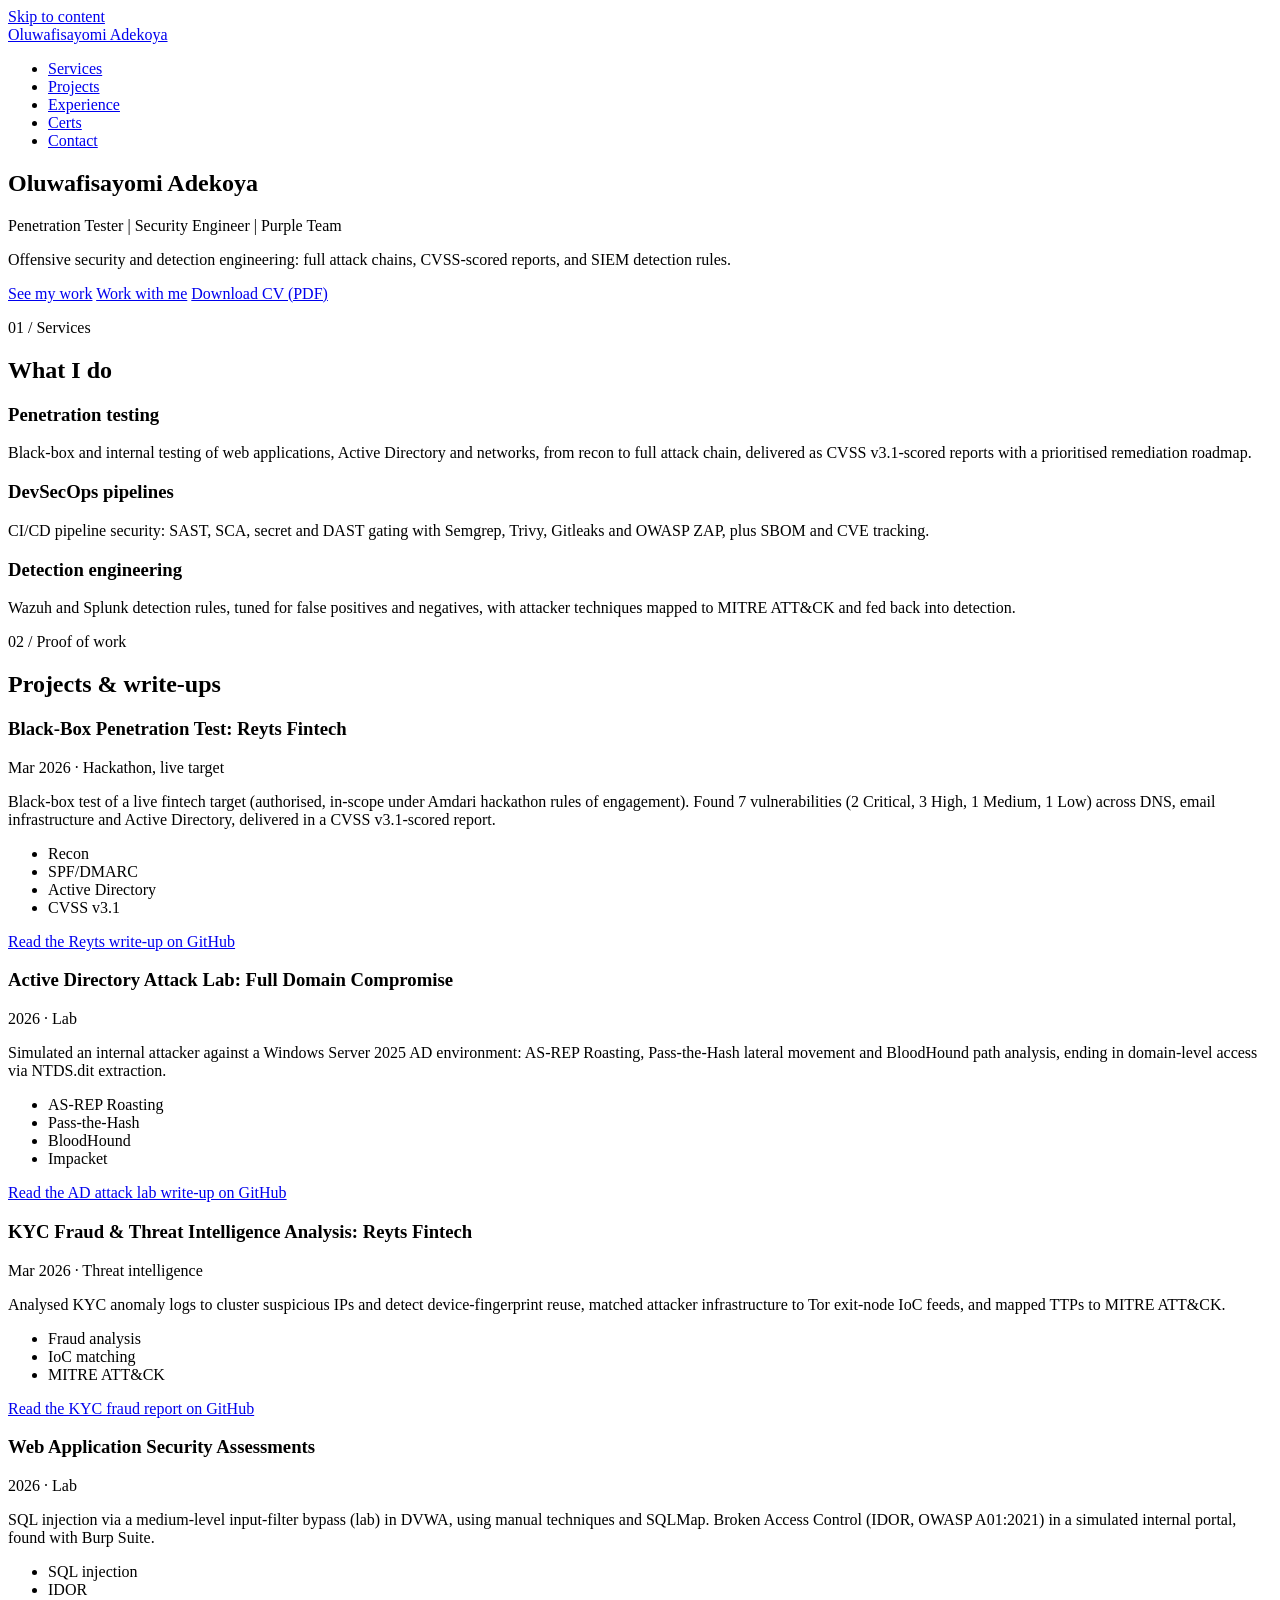
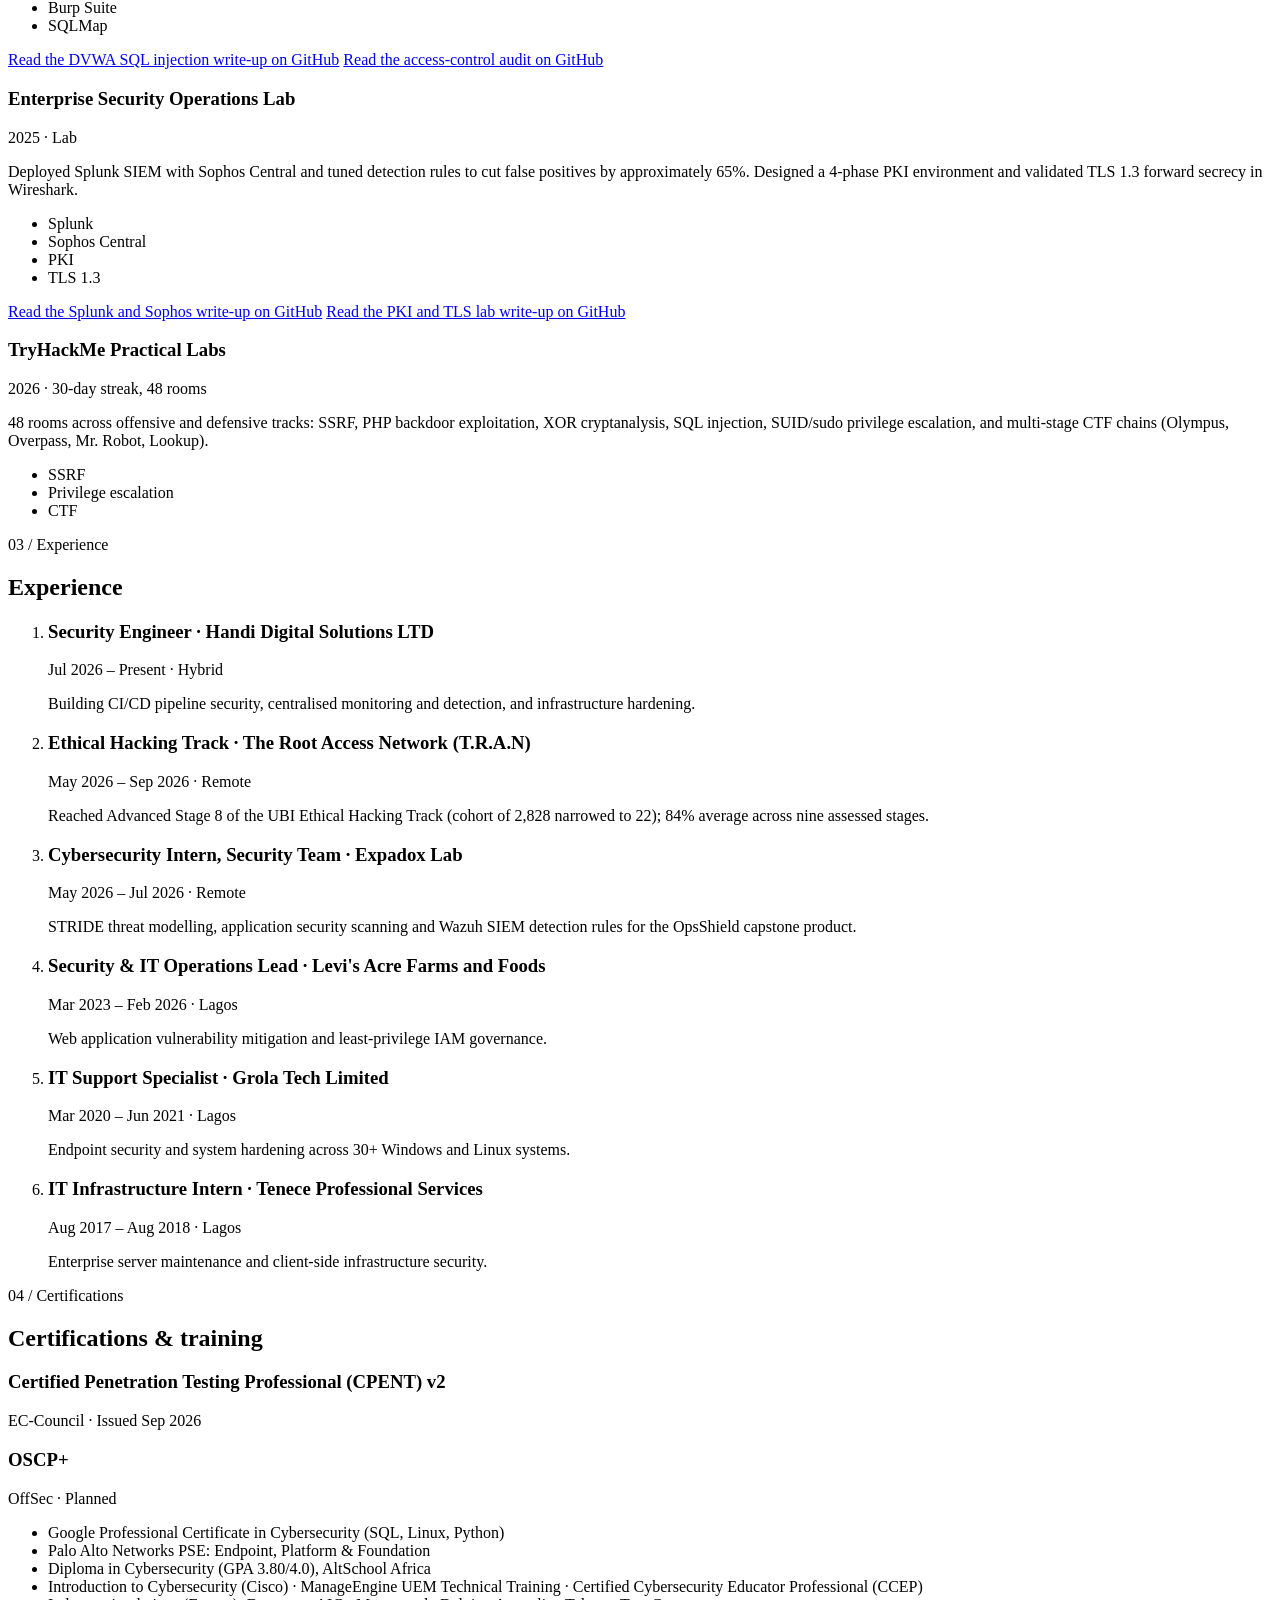
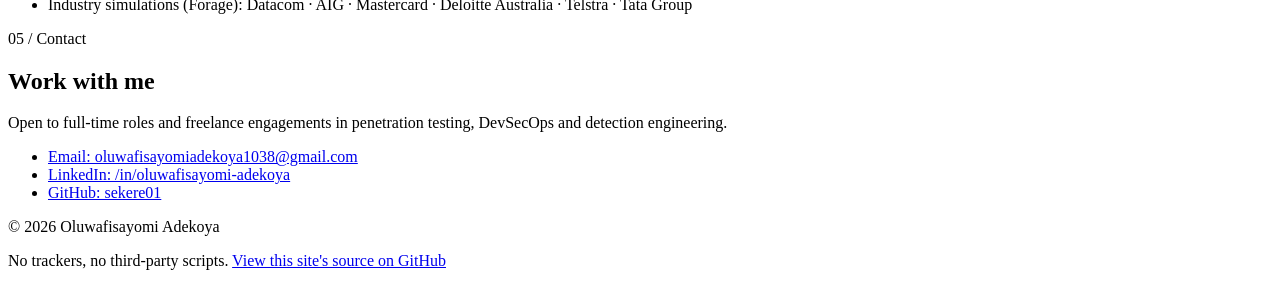
==== site/index.html @ 1c66db46 "feat: add portfolio page content" ====
<!doctype html>
<html lang="en">
<head>
  <meta charset="utf-8">
  <meta http-equiv="Content-Security-Policy" content="default-src 'none'; style-src 'self'; img-src 'self'; font-src 'self'; base-uri 'none'; form-action 'none'">
  <meta name="viewport" content="width=device-width, initial-scale=1">
  <title>Oluwafisayomi Adekoya — Penetration Tester &amp; Security Engineer</title>
  <meta name="description" content="Penetration tester, security engineer and purple teamer. Full attack chains, CVSS-scored reports and SIEM detection rules. Open to full-time roles and freelance engagements.">
  <link rel="canonical" href="https://sekere01.github.io/">
  <link rel="icon" href="assets/favicon.svg" type="image/svg+xml">
  <link rel="stylesheet" href="styles.css">
  <meta property="og:type" content="website">
  <meta property="og:title" content="Oluwafisayomi Adekoya — Penetration Tester &amp; Security Engineer">
  <meta property="og:description" content="Offensive security and detection engineering: full attack chains, CVSS-scored reports, and SIEM detection rules.">
  <meta property="og:url" content="https://sekere01.github.io/">
  <meta property="og:image" content="https://sekere01.github.io/assets/og.png">
  <meta property="og:image:width" content="1200">
  <meta property="og:image:height" content="630">
  <meta property="og:image:alt" content="Oluwafisayomi Adekoya — Penetration Tester, Security Engineer, Purple Team">
  <meta name="twitter:card" content="summary_large_image">
</head>
<body>
  <a class="skip-link" href="#main">Skip to content</a>

  <header class="site-header">
    <div class="container header-inner">
      <a class="brand" href="#top">Oluwafisayomi Adekoya</a>
      <nav aria-label="Sections">
        <ul class="nav-list">
          <li><a href="#services">Services</a></li>
          <li><a href="#projects">Projects</a></li>
          <li><a href="#experience">Experience</a></li>
          <li><a href="#certifications">Certs</a></li>
          <li><a href="#contact">Contact</a></li>
        </ul>
      </nav>
    </div>
  </header>

  <main id="main">
    <section id="top" class="hero" aria-labelledby="hero-title">
      <div class="container">
        <h1 id="hero-title">Oluwafisayomi Adekoya</h1>
        <p class="headline">Penetration Tester | Security Engineer | Purple Team</p>
        <p class="pitch">Offensive security and detection engineering: full attack chains, CVSS-scored reports, and SIEM detection rules.</p>
        <div class="cta-row">
          <a class="button button-primary" href="#projects">See my work</a>
          <a class="button button-secondary" href="#contact">Work with me</a>
          <a class="button button-secondary" href="assets/Oluwafisayomi_Adekoya_CV.pdf" download>Download CV (PDF)</a>
        </div>
      </div>
    </section>

    <section id="services" aria-labelledby="services-title">
      <div class="container">
        <p class="section-label">01 / Services</p>
        <h2 id="services-title">What I do</h2>
        <div class="grid">
          <article class="card">
            <h3>Penetration testing</h3>
            <p>Black-box and internal testing of web applications, Active Directory and networks, from recon to full attack chain, delivered as CVSS v3.1-scored reports with a prioritised remediation roadmap.</p>
          </article>
          <article class="card">
            <h3>DevSecOps pipelines</h3>
            <p>CI/CD pipeline security: SAST, SCA, secret and DAST gating with Semgrep, Trivy, Gitleaks and OWASP ZAP, plus SBOM and CVE tracking.</p>
          </article>
          <article class="card">
            <h3>Detection engineering</h3>
            <p>Wazuh and Splunk detection rules, tuned for false positives and negatives, with attacker techniques mapped to MITRE ATT&amp;CK and fed back into detection.</p>
          </article>
        </div>
      </div>
    </section>

    <section id="projects" aria-labelledby="projects-title">
      <div class="container">
        <p class="section-label">02 / Proof of work</p>
        <h2 id="projects-title">Projects &amp; write-ups</h2>
        <div class="grid">
          <article class="card">
            <h3>Black-Box Penetration Test: Reyts Fintech</h3>
            <p class="meta">Mar 2026 · Hackathon, live target</p>
            <p>Black-box test of a live fintech target (authorised, in-scope under Amdari hackathon rules of engagement). Found 7 vulnerabilities (2 Critical, 3 High, 1 Medium, 1 Low) across DNS, email infrastructure and Active Directory, delivered in a CVSS v3.1-scored report.</p>
            <ul class="tags" aria-label="Techniques">
              <li>Recon</li><li>SPF/DMARC</li><li>Active Directory</li><li>CVSS v3.1</li>
            </ul>
            <div class="card-links">
              <a href="https://github.com/sekere01/Black-Box_Pentest_Reyts_Fintech">Read the Reyts write-up on GitHub</a>
            </div>
          </article>
          <article class="card">
            <h3>Active Directory Attack Lab: Full Domain Compromise</h3>
            <p class="meta">2026 · Lab</p>
            <p>Simulated an internal attacker against a Windows Server 2025 AD environment: AS-REP Roasting, Pass-the-Hash lateral movement and BloodHound path analysis, ending in domain-level access via NTDS.dit extraction.</p>
            <ul class="tags" aria-label="Techniques">
              <li>AS-REP Roasting</li><li>Pass-the-Hash</li><li>BloodHound</li><li>Impacket</li>
            </ul>
            <div class="card-links">
              <a href="https://github.com/sekere01/active-directory-attack-lab">Read the AD attack lab write-up on GitHub</a>
            </div>
          </article>
          <article class="card">
            <h3>KYC Fraud &amp; Threat Intelligence Analysis: Reyts Fintech</h3>
            <p class="meta">Mar 2026 · Threat intelligence</p>
            <p>Analysed KYC anomaly logs to cluster suspicious IPs and detect device-fingerprint reuse, matched attacker infrastructure to Tor exit-node IoC feeds, and mapped TTPs to MITRE ATT&amp;CK.</p>
            <ul class="tags" aria-label="Techniques">
              <li>Fraud analysis</li><li>IoC matching</li><li>MITRE ATT&amp;CK</li>
            </ul>
            <div class="card-links">
              <a href="https://github.com/sekere01/KYC_FRAUD_REPORT">Read the KYC fraud report on GitHub</a>
            </div>
          </article>
          <article class="card">
            <h3>Web Application Security Assessments</h3>
            <p class="meta">2026 · Lab</p>
            <p>SQL injection via a medium-level input-filter bypass (lab) in DVWA, using manual techniques and SQLMap. Broken Access Control (IDOR, OWASP A01:2021) in a simulated internal portal, found with Burp Suite.</p>
            <ul class="tags" aria-label="Techniques">
              <li>SQL injection</li><li>IDOR</li><li>Burp Suite</li><li>SQLMap</li>
            </ul>
            <div class="card-links">
              <a href="https://github.com/sekere01/DVWA-Medium-Level-SQL-Injection-Assessment">Read the DVWA SQL injection write-up on GitHub</a>
              <a href="https://github.com/sekere01/internal-portal-access-control-audit">Read the access-control audit on GitHub</a>
            </div>
          </article>
          <article class="card">
            <h3>Enterprise Security Operations Lab</h3>
            <p class="meta">2025 · Lab</p>
            <p>Deployed Splunk SIEM with Sophos Central and tuned detection rules to cut false positives by approximately 65%. Designed a 4-phase PKI environment and validated TLS 1.3 forward secrecy in Wireshark.</p>
            <ul class="tags" aria-label="Techniques">
              <li>Splunk</li><li>Sophos Central</li><li>PKI</li><li>TLS 1.3</li>
            </ul>
            <div class="card-links">
              <a href="https://github.com/sekere01/splunk-siem-sophos-integration">Read the Splunk and Sophos write-up on GitHub</a>
              <a href="https://github.com/sekere01/enterprise-pki-tls-ssh-security-lab">Read the PKI and TLS lab write-up on GitHub</a>
            </div>
          </article>
          <article class="card">
            <h3>TryHackMe Practical Labs</h3>
            <p class="meta">2026 · 30-day streak, 48 rooms</p>
            <p>48 rooms across offensive and defensive tracks: SSRF, PHP backdoor exploitation, XOR cryptanalysis, SQL injection, SUID/sudo privilege escalation, and multi-stage CTF chains (Olympus, Overpass, Mr. Robot, Lookup).</p>
            <ul class="tags" aria-label="Techniques">
              <li>SSRF</li><li>Privilege escalation</li><li>CTF</li>
            </ul>
          </article>
        </div>
      </div>
    </section>

    <section id="experience" aria-labelledby="experience-title">
      <div class="container">
        <p class="section-label">03 / Experience</p>
        <h2 id="experience-title">Experience</h2>
        <ol class="timeline">
          <li>
            <h3>Security Engineer · Handi Digital Solutions LTD</h3>
            <p class="meta">Jul 2026 – Present · Hybrid</p>
            <p>Building CI/CD pipeline security, centralised monitoring and detection, and infrastructure hardening.</p>
          </li>
          <li>
            <h3>Ethical Hacking Track · The Root Access Network (T.R.A.N)</h3>
            <p class="meta">May 2026 – Sep 2026 · Remote</p>
            <p>Reached Advanced Stage 8 of the UBI Ethical Hacking Track (cohort of 2,828 narrowed to 22); 84% average across nine assessed stages.</p>
          </li>
          <li>
            <h3>Cybersecurity Intern, Security Team · Expadox Lab</h3>
            <p class="meta">May 2026 – Jul 2026 · Remote</p>
            <p>STRIDE threat modelling, application security scanning and Wazuh SIEM detection rules for the OpsShield capstone product.</p>
          </li>
          <li>
            <h3>Security &amp; IT Operations Lead · Levi's Acre Farms and Foods</h3>
            <p class="meta">Mar 2023 – Feb 2026 · Lagos</p>
            <p>Web application vulnerability mitigation and least-privilege IAM governance.</p>
          </li>
          <li>
            <h3>IT Support Specialist · Grola Tech Limited</h3>
            <p class="meta">Mar 2020 – Jun 2021 · Lagos</p>
            <p>Endpoint security and system hardening across 30+ Windows and Linux systems.</p>
          </li>
          <li>
            <h3>IT Infrastructure Intern · Tenece Professional Services</h3>
            <p class="meta">Aug 2017 – Aug 2018 · Lagos</p>
            <p>Enterprise server maintenance and client-side infrastructure security.</p>
          </li>
        </ol>
      </div>
    </section>

    <section id="certifications" aria-labelledby="certifications-title">
      <div class="container">
        <p class="section-label">04 / Certifications</p>
        <h2 id="certifications-title">Certifications &amp; training</h2>
        <div class="grid">
          <article class="card cert-featured">
            <h3>Certified Penetration Testing Professional (CPENT) v2</h3>
            <p class="meta">EC-Council · Issued Sep 2026</p>
          </article>
          <article class="card">
            <h3>OSCP+</h3>
            <p class="meta">OffSec · Planned</p>
          </article>
        </div>
        <ul class="cert-list">
          <li>Google Professional Certificate in Cybersecurity (SQL, Linux, Python)</li>
          <li>Palo Alto Networks PSE: Endpoint, Platform &amp; Foundation</li>
          <li>Diploma in Cybersecurity (GPA 3.80/4.0), AltSchool Africa</li>
          <li>Introduction to Cybersecurity (Cisco) · ManageEngine UEM Technical Training · Certified Cybersecurity Educator Professional (CCEP)</li>
          <li>Industry simulations (Forage): Datacom · AIG · Mastercard · Deloitte Australia · Telstra · Tata Group</li>
        </ul>
      </div>
    </section>

    <section id="contact" aria-labelledby="contact-title">
      <div class="container">
        <p class="section-label">05 / Contact</p>
        <h2 id="contact-title">Work with me</h2>
        <p class="contact-lead">Open to full-time roles and freelance engagements in penetration testing, DevSecOps and detection engineering.</p>
        <ul class="contact-links">
          <li><a href="mailto:oluwafisayomiadekoya1038@gmail.com">Email: oluwafisayomiadekoya1038@gmail.com</a></li>
          <li><a href="https://www.linkedin.com/in/oluwafisayomi-adekoya">LinkedIn: /in/oluwafisayomi-adekoya</a></li>
          <li><a href="https://github.com/sekere01">GitHub: sekere01</a></li>
        </ul>
      </div>
    </section>
  </main>

  <footer class="site-footer">
    <div class="container">
      <p>© 2026 Oluwafisayomi Adekoya</p>
      <p>No trackers, no third-party scripts. <a href="https://github.com/sekere01/sekere01.github.io">View this site's source on GitHub</a></p>
    </div>
  </footer>
</body>
</html>
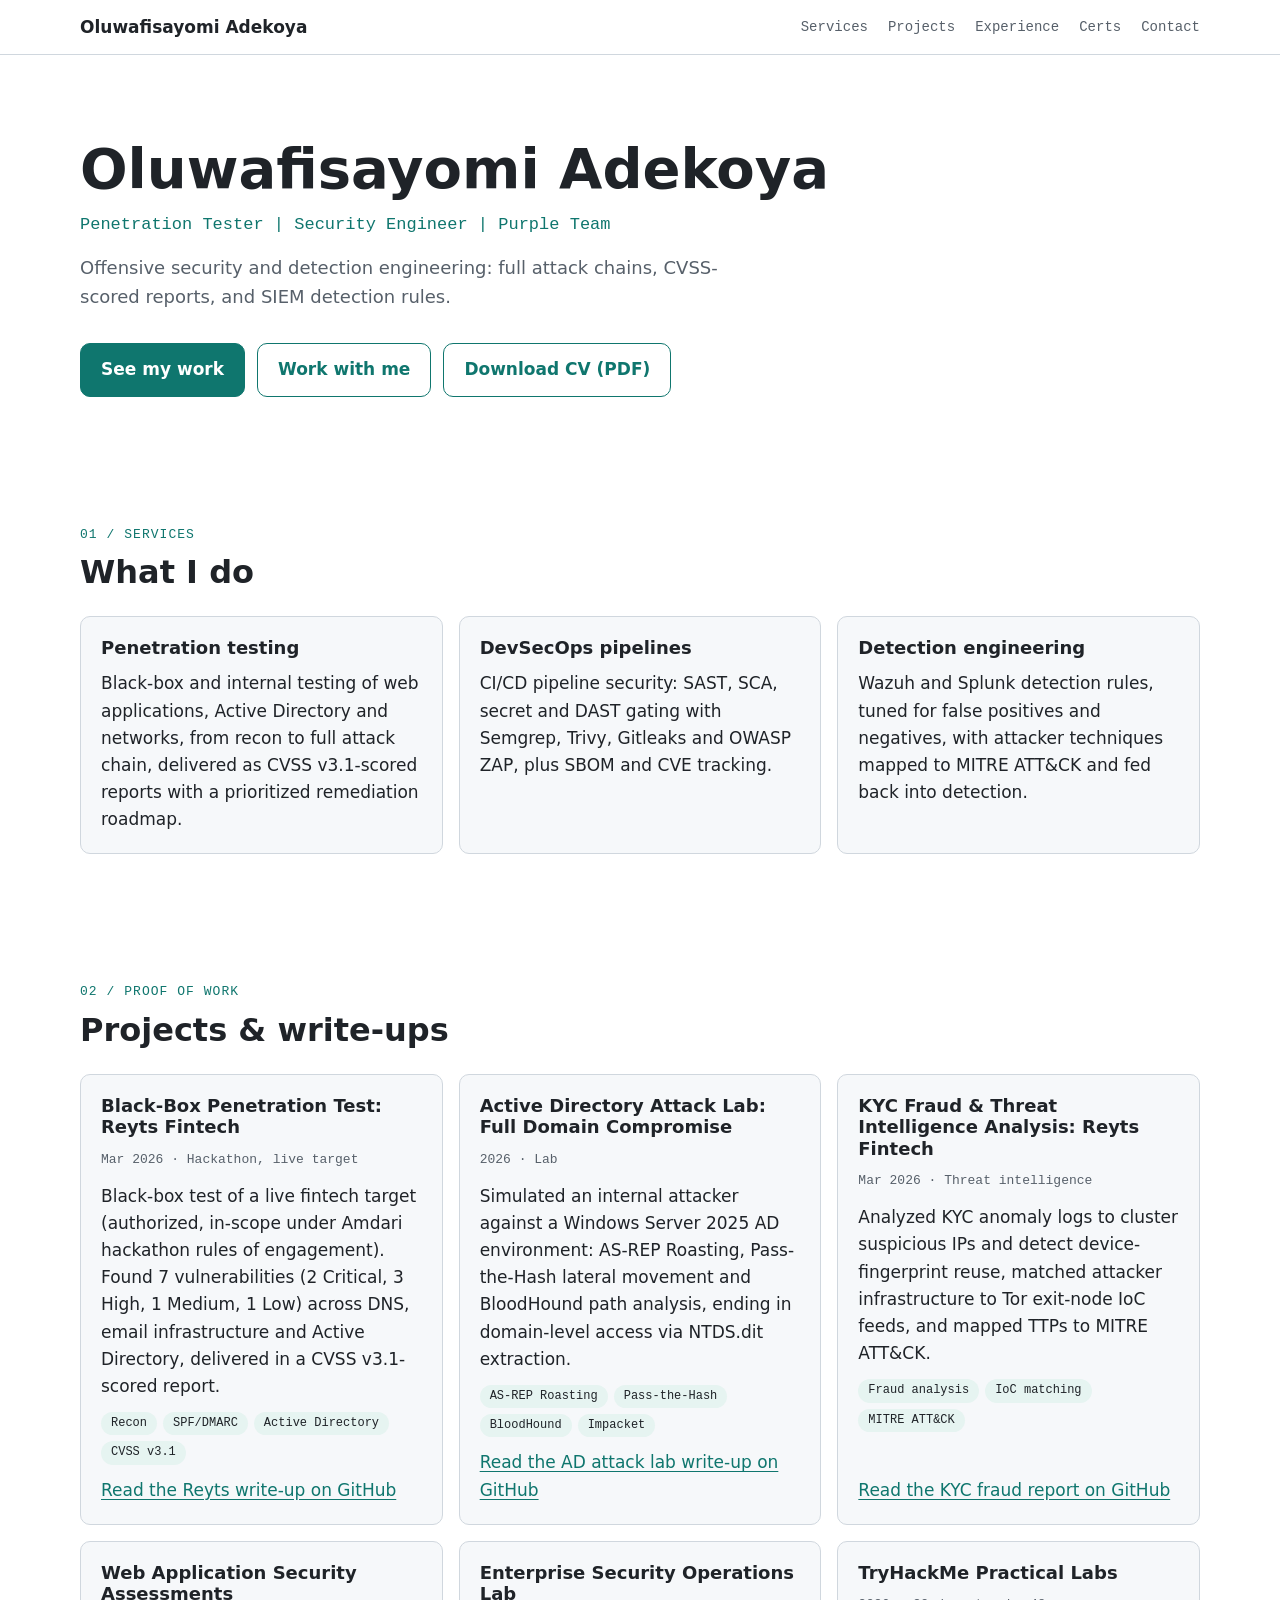
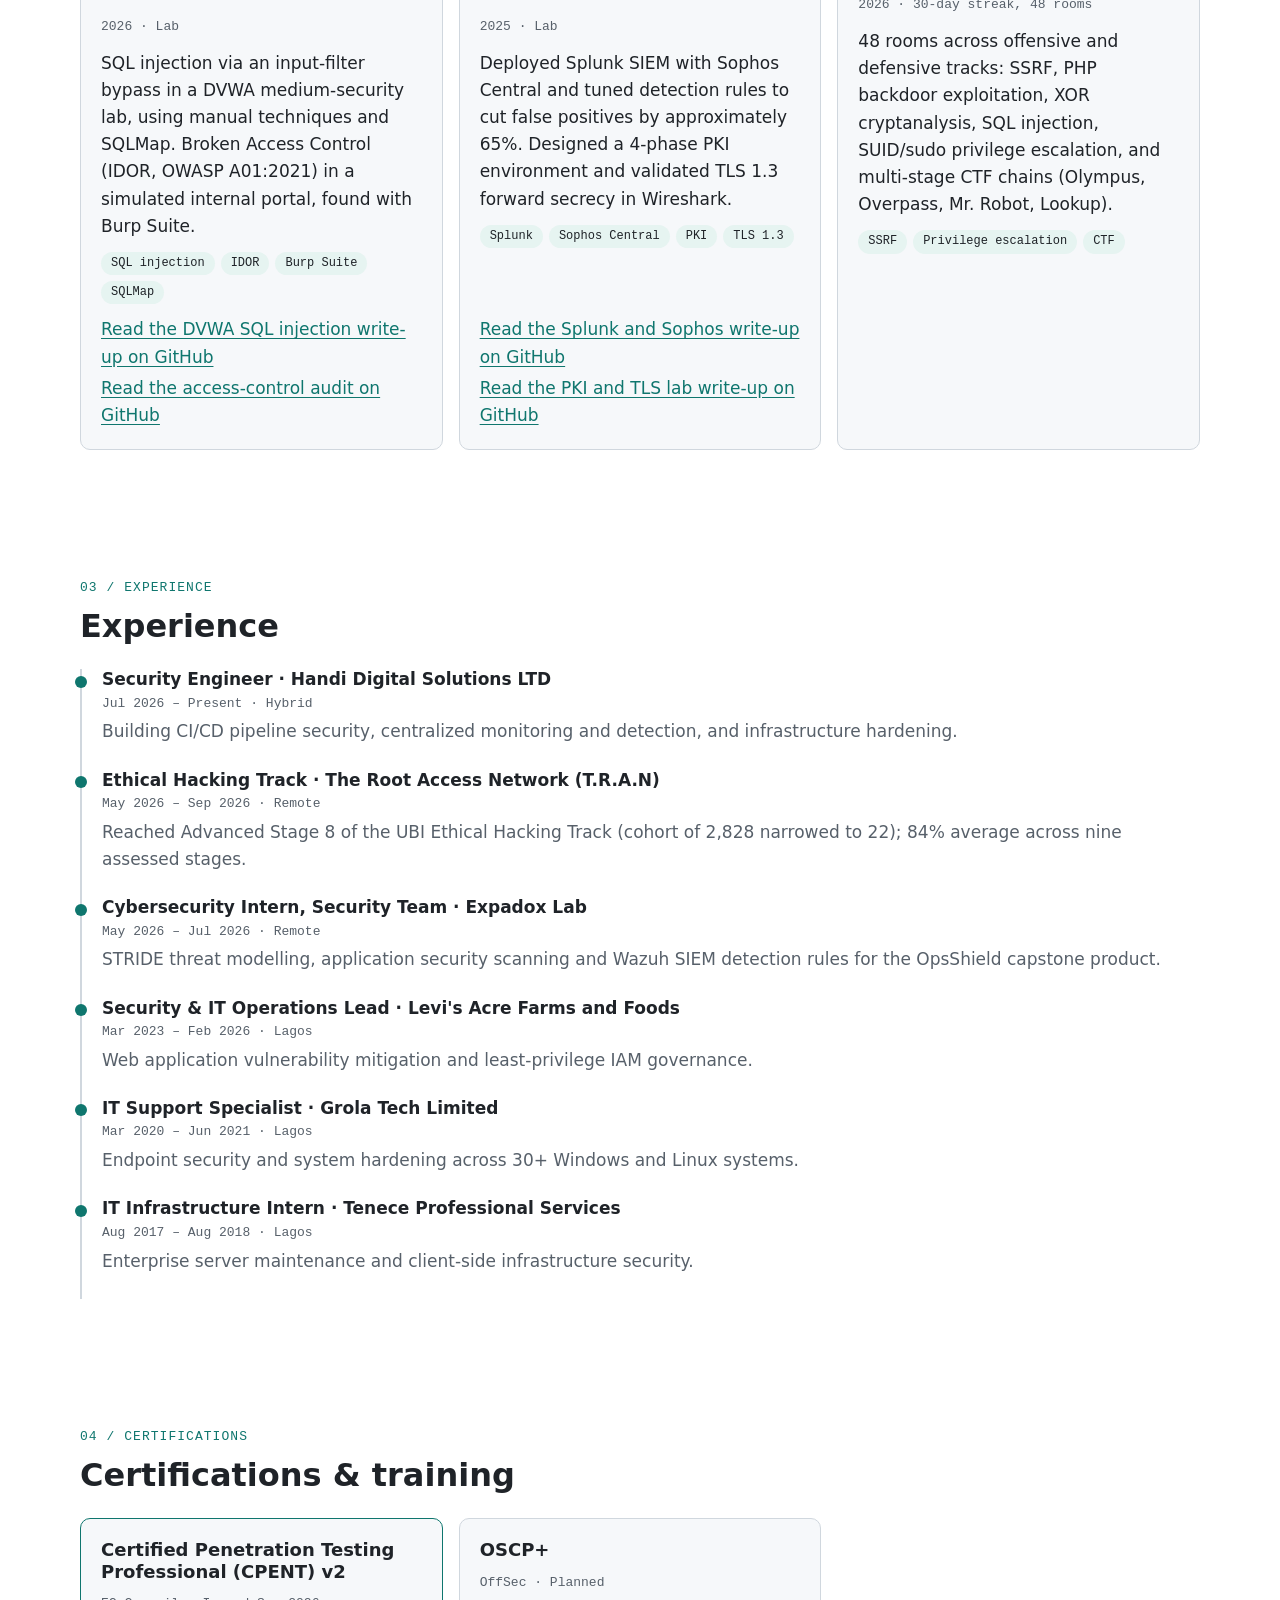
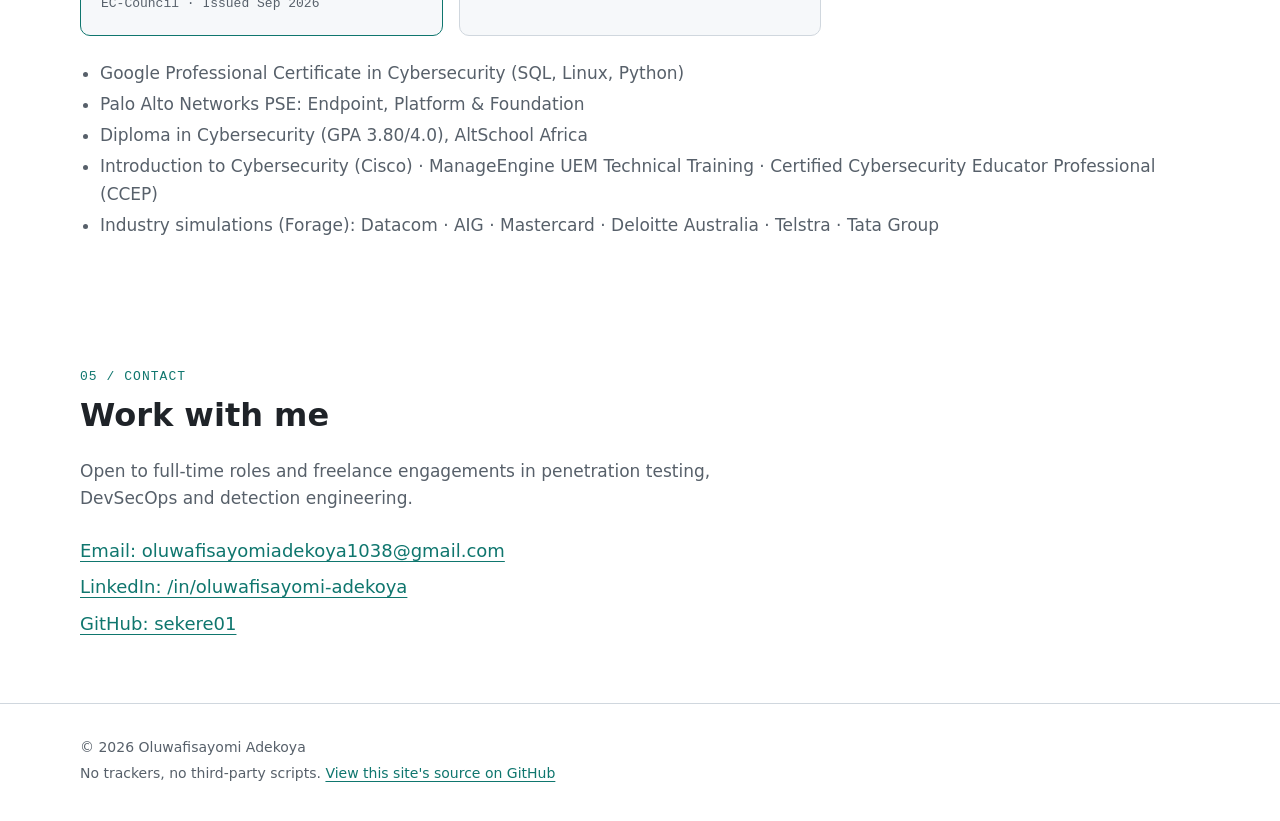
==== commit 636c2168: "fix: tidy DVWA wording and use American spelling, site and CV PDF The DVWA bullet said "medium" twic" ====
--- a/site/index.html
+++ b/site/index.html
@@ -58,7 +58,7 @@
         <div class="grid">
           <article class="card">
             <h3>Penetration testing</h3>
-            <p>Black-box and internal testing of web applications, Active Directory and networks, from recon to full attack chain, delivered as CVSS v3.1-scored reports with a prioritised remediation roadmap.</p>
+            <p>Black-box and internal testing of web applications, Active Directory and networks, from recon to full attack chain, delivered as CVSS v3.1-scored reports with a prioritized remediation roadmap.</p>
           </article>
           <article class="card">
             <h3>DevSecOps pipelines</h3>
@@ -80,7 +80,7 @@
           <article class="card">
             <h3>Black-Box Penetration Test: Reyts Fintech</h3>
             <p class="meta">Mar 2026 · Hackathon, live target</p>
-            <p>Black-box test of a live fintech target (authorised, in-scope under Amdari hackathon rules of engagement). Found 7 vulnerabilities (2 Critical, 3 High, 1 Medium, 1 Low) across DNS, email infrastructure and Active Directory, delivered in a CVSS v3.1-scored report.</p>
+            <p>Black-box test of a live fintech target (authorized, in-scope under Amdari hackathon rules of engagement). Found 7 vulnerabilities (2 Critical, 3 High, 1 Medium, 1 Low) across DNS, email infrastructure and Active Directory, delivered in a CVSS v3.1-scored report.</p>
             <ul class="tags" aria-label="Techniques">
               <li>Recon</li><li>SPF/DMARC</li><li>Active Directory</li><li>CVSS v3.1</li>
             </ul>
@@ -102,7 +102,7 @@
           <article class="card">
             <h3>KYC Fraud &amp; Threat Intelligence Analysis: Reyts Fintech</h3>
             <p class="meta">Mar 2026 · Threat intelligence</p>
-            <p>Analysed KYC anomaly logs to cluster suspicious IPs and detect device-fingerprint reuse, matched attacker infrastructure to Tor exit-node IoC feeds, and mapped TTPs to MITRE ATT&amp;CK.</p>
+            <p>Analyzed KYC anomaly logs to cluster suspicious IPs and detect device-fingerprint reuse, matched attacker infrastructure to Tor exit-node IoC feeds, and mapped TTPs to MITRE ATT&amp;CK.</p>
             <ul class="tags" aria-label="Techniques">
               <li>Fraud analysis</li><li>IoC matching</li><li>MITRE ATT&amp;CK</li>
             </ul>
@@ -113,7 +113,7 @@
           <article class="card">
             <h3>Web Application Security Assessments</h3>
             <p class="meta">2026 · Lab</p>
-            <p>SQL injection via a medium-level input-filter bypass (lab) in DVWA, using manual techniques and SQLMap. Broken Access Control (IDOR, OWASP A01:2021) in a simulated internal portal, found with Burp Suite.</p>
+            <p>SQL injection via an input-filter bypass in a DVWA medium-security lab, using manual techniques and SQLMap. Broken Access Control (IDOR, OWASP A01:2021) in a simulated internal portal, found with Burp Suite.</p>
             <ul class="tags" aria-label="Techniques">
               <li>SQL injection</li><li>IDOR</li><li>Burp Suite</li><li>SQLMap</li>
             </ul>
@@ -154,7 +154,7 @@
           <li>
             <h3>Security Engineer · Handi Digital Solutions LTD</h3>
             <p class="meta">Jul 2026 – Present · Hybrid</p>
-            <p>Building CI/CD pipeline security, centralised monitoring and detection, and infrastructure hardening.</p>
+            <p>Building CI/CD pipeline security, centralized monitoring and detection, and infrastructure hardening.</p>
           </li>
           <li>
             <h3>Ethical Hacking Track · The Root Access Network (T.R.A.N)</h3>
--- a/site/styles.css
+++ b/site/styles.css
@@ -0,0 +1,199 @@
+:root {
+  color-scheme: dark light;
+  --bg: #0d1117;
+  --surface: #161b22;
+  --border: #30363d;
+  --text: #e6edf3;
+  --muted: #9da7b3;
+  --accent: #2dd4bf;
+  --accent-contrast: #0d1117;
+  --tag-bg: #1f2a2e;
+  --radius: 10px;
+  --max: 72rem;
+  --font-sans: system-ui, -apple-system, "Segoe UI", Roboto, "Helvetica Neue", Arial, sans-serif;
+  --font-mono: ui-monospace, SFMono-Regular, Menlo, Consolas, "Liberation Mono", monospace;
+}
+
+@media (prefers-color-scheme: light) {
+  :root {
+    --bg: #ffffff;
+    --surface: #f6f8fa;
+    --border: #d0d7de;
+    --text: #1f2328;
+    --muted: #57606a;
+    --accent: #0f766e;
+    --accent-contrast: #ffffff;
+    --tag-bg: #e6f4f1;
+  }
+}
+
+*, *::before, *::after { box-sizing: border-box; }
+
+html { scroll-behavior: smooth; scroll-padding-top: 5rem; }
+
+@media (prefers-reduced-motion: reduce) {
+  html { scroll-behavior: auto; }
+  *, *::before, *::after { transition: none !important; animation: none !important; }
+}
+
+body {
+  margin: 0;
+  background: var(--bg);
+  color: var(--text);
+  font-family: var(--font-sans);
+  font-size: 1.0625rem;
+  line-height: 1.6;
+}
+
+img { max-width: 100%; height: auto; }
+
+a { color: var(--accent); text-underline-offset: 0.2em; }
+a:hover { text-decoration-thickness: 2px; }
+
+:focus-visible { outline: 3px solid var(--accent); outline-offset: 3px; border-radius: 4px; }
+
+.container { width: 100%; max-width: var(--max); margin: 0 auto; padding: 0 1rem; }
+
+.skip-link {
+  position: absolute;
+  left: 1rem;
+  top: -4rem;
+  z-index: 100;
+  padding: 0.5rem 1rem;
+  background: var(--accent);
+  color: var(--accent-contrast);
+  border-radius: var(--radius);
+}
+.skip-link:focus { top: 1rem; }
+
+.site-header {
+  position: sticky;
+  top: 0;
+  z-index: 50;
+  background: var(--bg);
+  border-bottom: 1px solid var(--border);
+}
+.header-inner {
+  display: flex;
+  flex-wrap: wrap;
+  align-items: center;
+  justify-content: space-between;
+  gap: 0.25rem 1.5rem;
+  padding-top: 0.75rem;
+  padding-bottom: 0.75rem;
+}
+.header-inner nav { min-width: 0; max-width: 100%; }
+.brand { color: var(--text); font-weight: 700; text-decoration: none; }
+.nav-list {
+  display: flex;
+  gap: 1.25rem;
+  margin: 0;
+  padding: 0;
+  list-style: none;
+  overflow-x: auto;
+}
+.nav-list a {
+  display: inline-block;
+  padding: 0.25rem 0;
+  color: var(--muted);
+  font-family: var(--font-mono);
+  font-size: 0.875rem;
+  text-decoration: none;
+  white-space: nowrap;
+}
+.nav-list a:hover { color: var(--text); }
+
+section { padding: 4rem 0; }
+h1, h2, h3 { line-height: 1.2; }
+h2 { font-size: clamp(1.5rem, 1.2rem + 1.2vw, 2rem); margin: 0 0 1.5rem; }
+
+.section-label {
+  margin: 0 0 0.5rem;
+  color: var(--accent);
+  font-family: var(--font-mono);
+  font-size: 0.8125rem;
+  letter-spacing: 0.08em;
+  text-transform: uppercase;
+}
+
+.hero { padding: 5rem 0 4rem; }
+.hero h1 { font-size: clamp(2.25rem, 1.5rem + 3vw, 3.5rem); margin: 0 0 0.5rem; }
+.headline { margin: 0 0 1rem; color: var(--accent); font-family: var(--font-mono); }
+.pitch { max-width: 40rem; margin: 0 0 2rem; color: var(--muted); font-size: 1.125rem; }
+
+.cta-row { display: flex; flex-wrap: wrap; gap: 0.75rem; }
+.button {
+  display: inline-block;
+  padding: 0.75rem 1.25rem;
+  border: 1px solid var(--accent);
+  border-radius: var(--radius);
+  font-weight: 600;
+  text-decoration: none;
+}
+.button-primary { background: var(--accent); color: var(--accent-contrast); }
+.button-secondary { color: var(--accent); }
+
+.grid { display: grid; gap: 1rem; grid-template-columns: 1fr; }
+@media (min-width: 40rem) { .grid { grid-template-columns: repeat(2, 1fr); } }
+@media (min-width: 64rem) { .grid { grid-template-columns: repeat(3, 1fr); } }
+
+.card {
+  display: flex;
+  flex-direction: column;
+  gap: 0.75rem;
+  padding: 1.25rem;
+  background: var(--surface);
+  border: 1px solid var(--border);
+  border-radius: var(--radius);
+}
+.card h3 { margin: 0; font-size: 1.125rem; }
+.card p { margin: 0; }
+.cert-featured { border-color: var(--accent); }
+
+.meta { color: var(--muted); font-family: var(--font-mono); font-size: 0.8125rem; }
+
+.tags { display: flex; flex-wrap: wrap; gap: 0.375rem; margin: 0; padding: 0; list-style: none; }
+.tags li {
+  padding: 0.125rem 0.625rem;
+  background: var(--tag-bg);
+  color: var(--text);
+  border-radius: 999px;
+  font-family: var(--font-mono);
+  font-size: 0.75rem;
+}
+
+.card-links { display: flex; flex-direction: column; gap: 0.25rem; margin-top: auto; }
+
+.timeline { margin: 0; padding: 0; list-style: none; border-left: 2px solid var(--border); }
+.timeline li { position: relative; padding: 0 0 1.5rem 1.25rem; }
+.timeline li::before {
+  content: "";
+  position: absolute;
+  left: -7px;
+  top: 0.4rem;
+  width: 12px;
+  height: 12px;
+  border-radius: 50%;
+  background: var(--accent);
+}
+.timeline h3 { margin: 0; font-size: 1.0625rem; }
+.timeline p { margin: 0.25rem 0 0; }
+.timeline p:last-child { color: var(--muted); }
+
+.cert-list { margin: 1.5rem 0 0; padding-left: 1.25rem; color: var(--muted); }
+.cert-list li + li { margin-top: 0.25rem; }
+
+.contact-lead { max-width: 40rem; margin: 0; color: var(--muted); }
+.contact-links {
+  display: flex;
+  flex-direction: column;
+  gap: 0.5rem;
+  margin: 1.5rem 0 0;
+  padding: 0;
+  list-style: none;
+  font-size: 1.125rem;
+}
+.contact-links a { overflow-wrap: anywhere; }
+
+.site-footer { padding: 2rem 0; border-top: 1px solid var(--border); color: var(--muted); font-size: 0.875rem; }
+.site-footer p { margin: 0 0 0.25rem; }
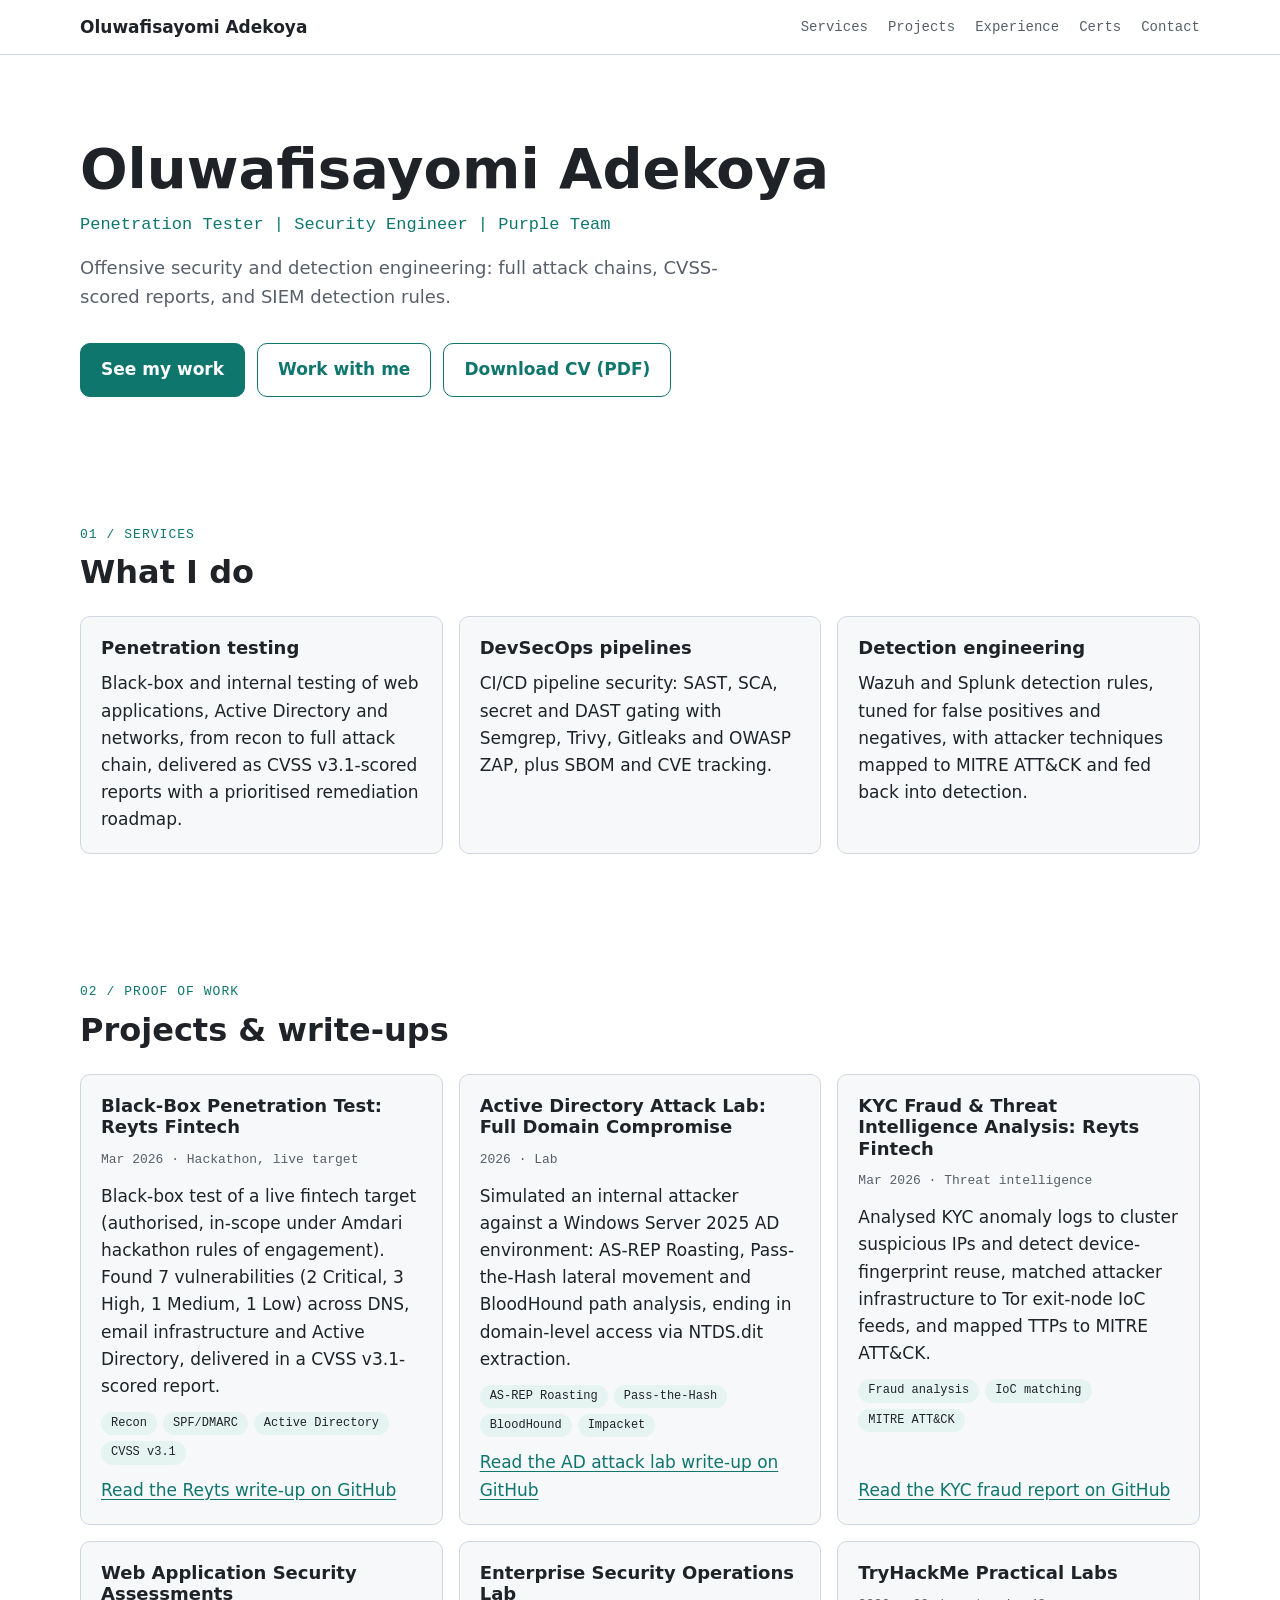
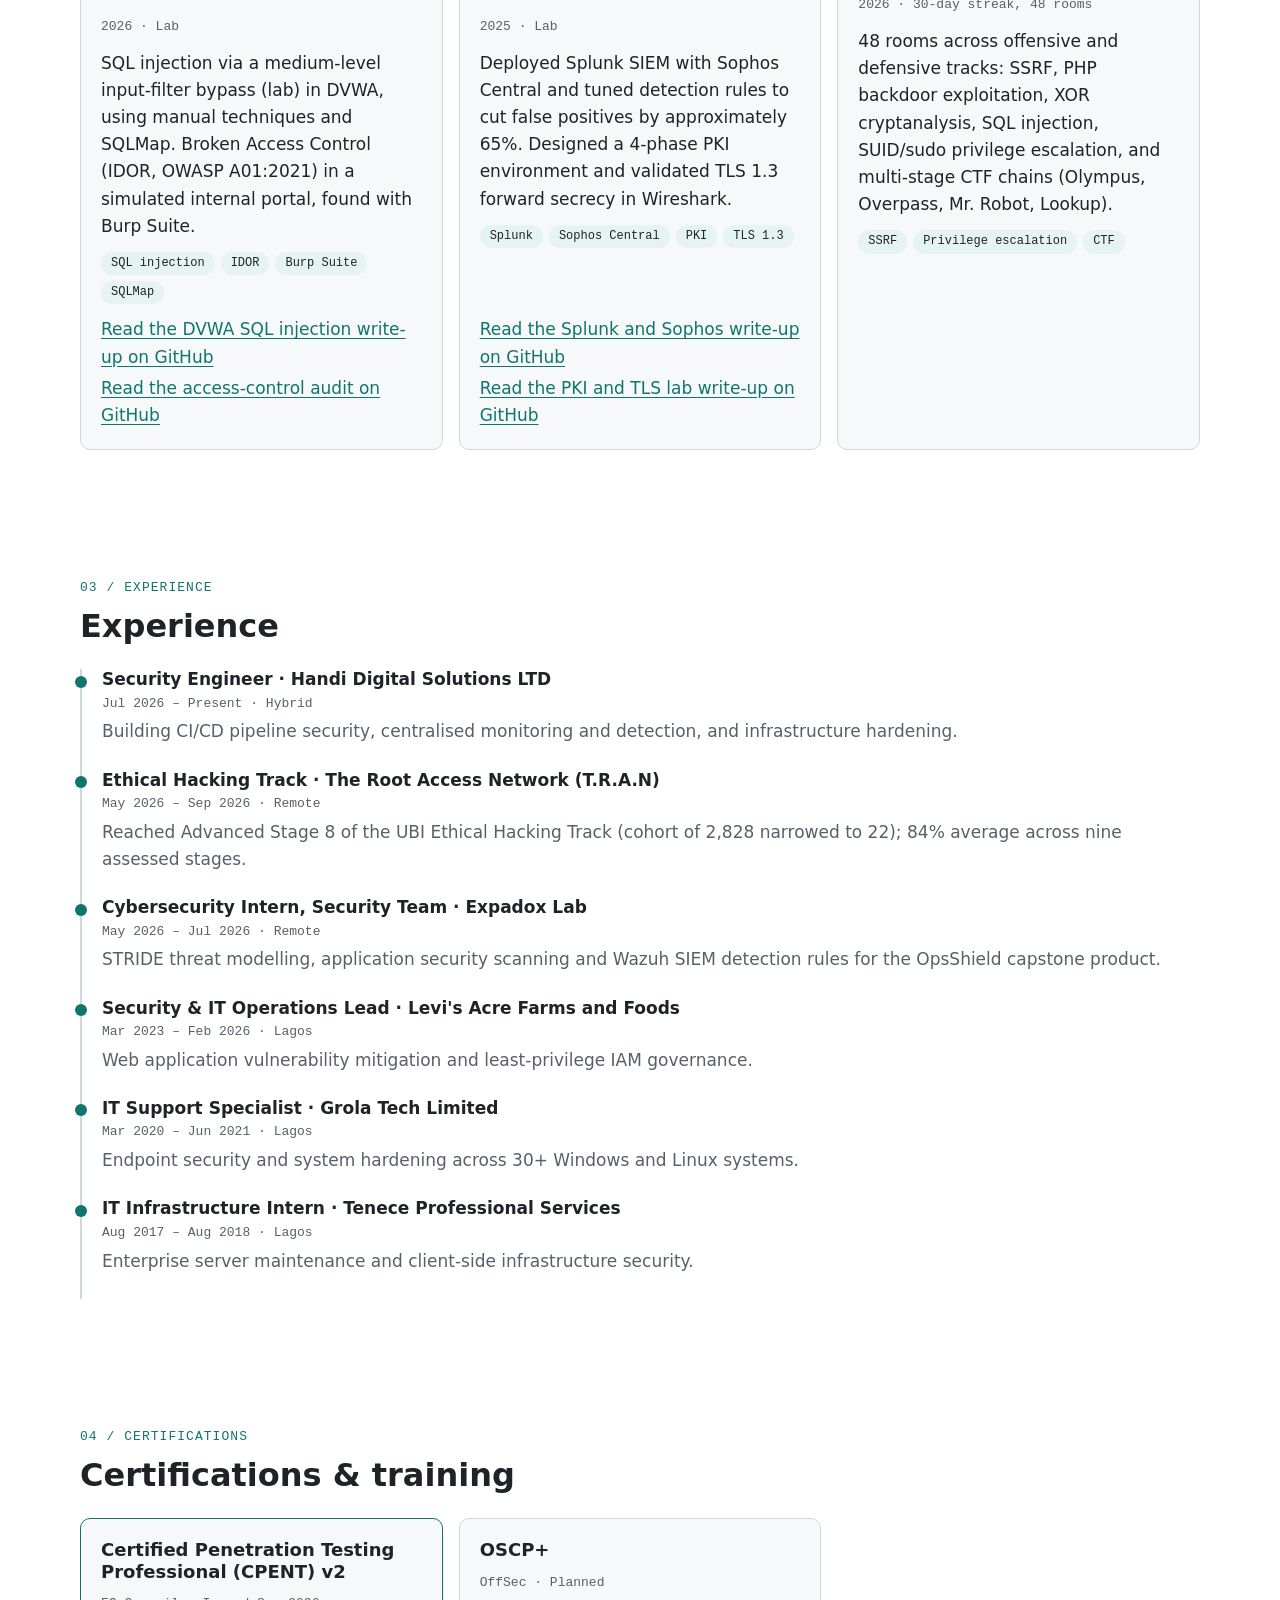
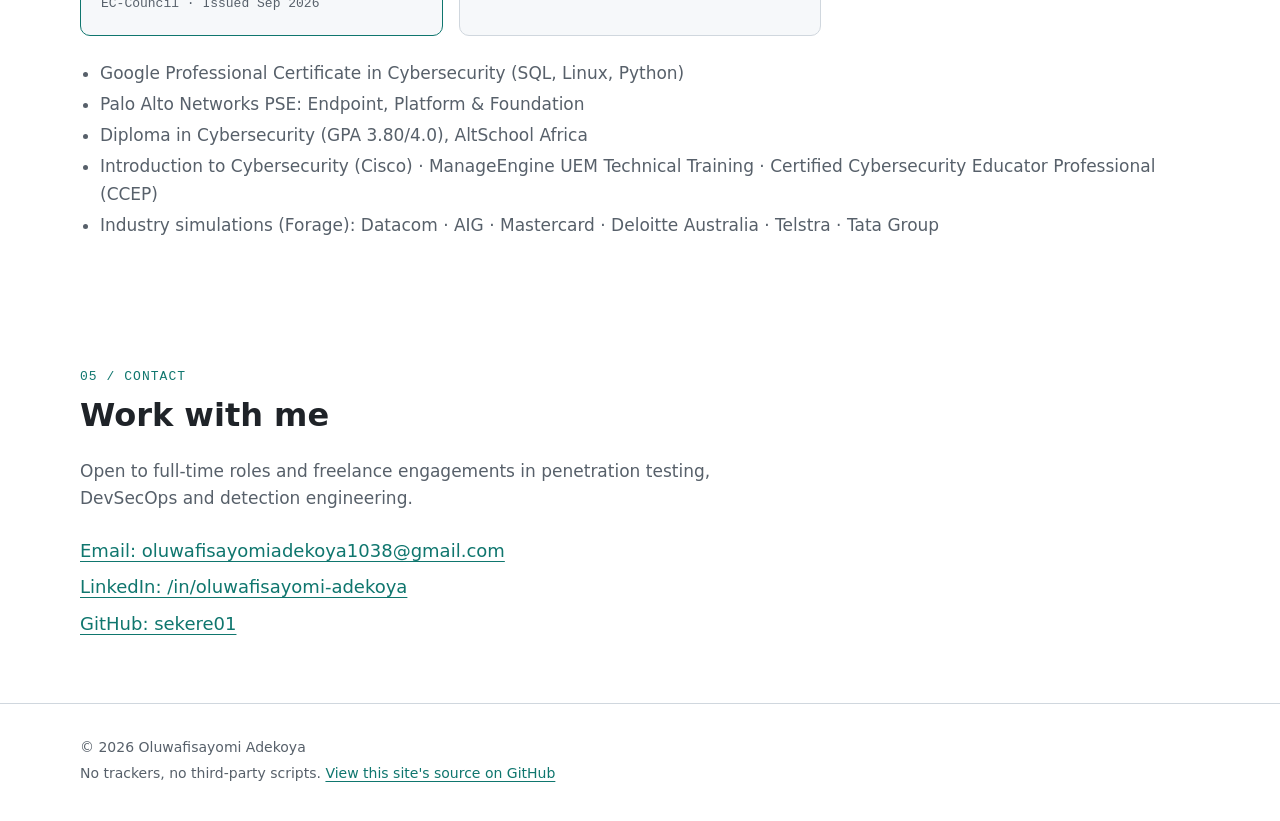
==== commit 0c5c3c98: "fix(a11y): hint that the phone nav scrolls, keep timeline list semantics At 360px the nav links are " ====
--- a/site/index.html
+++ b/site/index.html
@@ -58,7 +58,7 @@
         <div class="grid">
           <article class="card">
             <h3>Penetration testing</h3>
-            <p>Black-box and internal testing of web applications, Active Directory and networks, from recon to full attack chain, delivered as CVSS v3.1-scored reports with a prioritized remediation roadmap.</p>
+            <p>Black-box and internal testing of web applications, Active Directory and networks, from recon to full attack chain, delivered as CVSS v3.1-scored reports with a prioritised remediation roadmap.</p>
           </article>
           <article class="card">
             <h3>DevSecOps pipelines</h3>
@@ -80,7 +80,7 @@
           <article class="card">
             <h3>Black-Box Penetration Test: Reyts Fintech</h3>
             <p class="meta">Mar 2026 · Hackathon, live target</p>
-            <p>Black-box test of a live fintech target (authorized, in-scope under Amdari hackathon rules of engagement). Found 7 vulnerabilities (2 Critical, 3 High, 1 Medium, 1 Low) across DNS, email infrastructure and Active Directory, delivered in a CVSS v3.1-scored report.</p>
+            <p>Black-box test of a live fintech target (authorised, in-scope under Amdari hackathon rules of engagement). Found 7 vulnerabilities (2 Critical, 3 High, 1 Medium, 1 Low) across DNS, email infrastructure and Active Directory, delivered in a CVSS v3.1-scored report.</p>
             <ul class="tags" aria-label="Techniques">
               <li>Recon</li><li>SPF/DMARC</li><li>Active Directory</li><li>CVSS v3.1</li>
             </ul>
@@ -102,7 +102,7 @@
           <article class="card">
             <h3>KYC Fraud &amp; Threat Intelligence Analysis: Reyts Fintech</h3>
             <p class="meta">Mar 2026 · Threat intelligence</p>
-            <p>Analyzed KYC anomaly logs to cluster suspicious IPs and detect device-fingerprint reuse, matched attacker infrastructure to Tor exit-node IoC feeds, and mapped TTPs to MITRE ATT&amp;CK.</p>
+            <p>Analysed KYC anomaly logs to cluster suspicious IPs and detect device-fingerprint reuse, matched attacker infrastructure to Tor exit-node IoC feeds, and mapped TTPs to MITRE ATT&amp;CK.</p>
             <ul class="tags" aria-label="Techniques">
               <li>Fraud analysis</li><li>IoC matching</li><li>MITRE ATT&amp;CK</li>
             </ul>
@@ -113,7 +113,7 @@
           <article class="card">
             <h3>Web Application Security Assessments</h3>
             <p class="meta">2026 · Lab</p>
-            <p>SQL injection via an input-filter bypass in a DVWA medium-security lab, using manual techniques and SQLMap. Broken Access Control (IDOR, OWASP A01:2021) in a simulated internal portal, found with Burp Suite.</p>
+            <p>SQL injection via a medium-level input-filter bypass (lab) in DVWA, using manual techniques and SQLMap. Broken Access Control (IDOR, OWASP A01:2021) in a simulated internal portal, found with Burp Suite.</p>
             <ul class="tags" aria-label="Techniques">
               <li>SQL injection</li><li>IDOR</li><li>Burp Suite</li><li>SQLMap</li>
             </ul>
@@ -150,11 +150,11 @@
       <div class="container">
         <p class="section-label">03 / Experience</p>
         <h2 id="experience-title">Experience</h2>
-        <ol class="timeline">
+        <ol class="timeline" role="list">
           <li>
             <h3>Security Engineer · Handi Digital Solutions LTD</h3>
             <p class="meta">Jul 2026 – Present · Hybrid</p>
-            <p>Building CI/CD pipeline security, centralized monitoring and detection, and infrastructure hardening.</p>
+            <p>Building CI/CD pipeline security, centralised monitoring and detection, and infrastructure hardening.</p>
           </li>
           <li>
             <h3>Ethical Hacking Track · The Root Access Network (T.R.A.N)</h3>
--- a/site/styles.css
+++ b/site/styles.css
@@ -8,6 +8,7 @@
   --accent: #2dd4bf;
   --accent-contrast: #0d1117;
   --tag-bg: #1f2a2e;
+  --scroll-shadow: rgba(230, 237, 243, 0.3);
   --radius: 10px;
   --max: 72rem;
   --font-sans: system-ui, -apple-system, "Segoe UI", Roboto, "Helvetica Neue", Arial, sans-serif;
@@ -24,6 +25,7 @@
     --accent: #0f766e;
     --accent-contrast: #ffffff;
     --tag-bg: #e6f4f1;
+    --scroll-shadow: rgba(31, 35, 40, 0.2);
   }
 }
 
@@ -91,6 +93,14 @@
   padding: 0;
   list-style: none;
   overflow-x: auto;
+  /* Scroll hint without JavaScript: the two "local" covers move with the links and hide
+     the two fixed edge shadows, so a shadow shows only on a side with more links to scroll to. */
+  background:
+    linear-gradient(to right, var(--bg) 40%, transparent) left / 1.5rem 100% no-repeat local,
+    linear-gradient(to left, var(--bg) 40%, transparent) right / 1.5rem 100% no-repeat local,
+    linear-gradient(to right, var(--scroll-shadow), transparent) left / 0.75rem 100% no-repeat scroll,
+    linear-gradient(to left, var(--scroll-shadow), transparent) right / 0.75rem 100% no-repeat scroll;
+  background-color: var(--bg);
 }
 .nav-list a {
   display: inline-block;
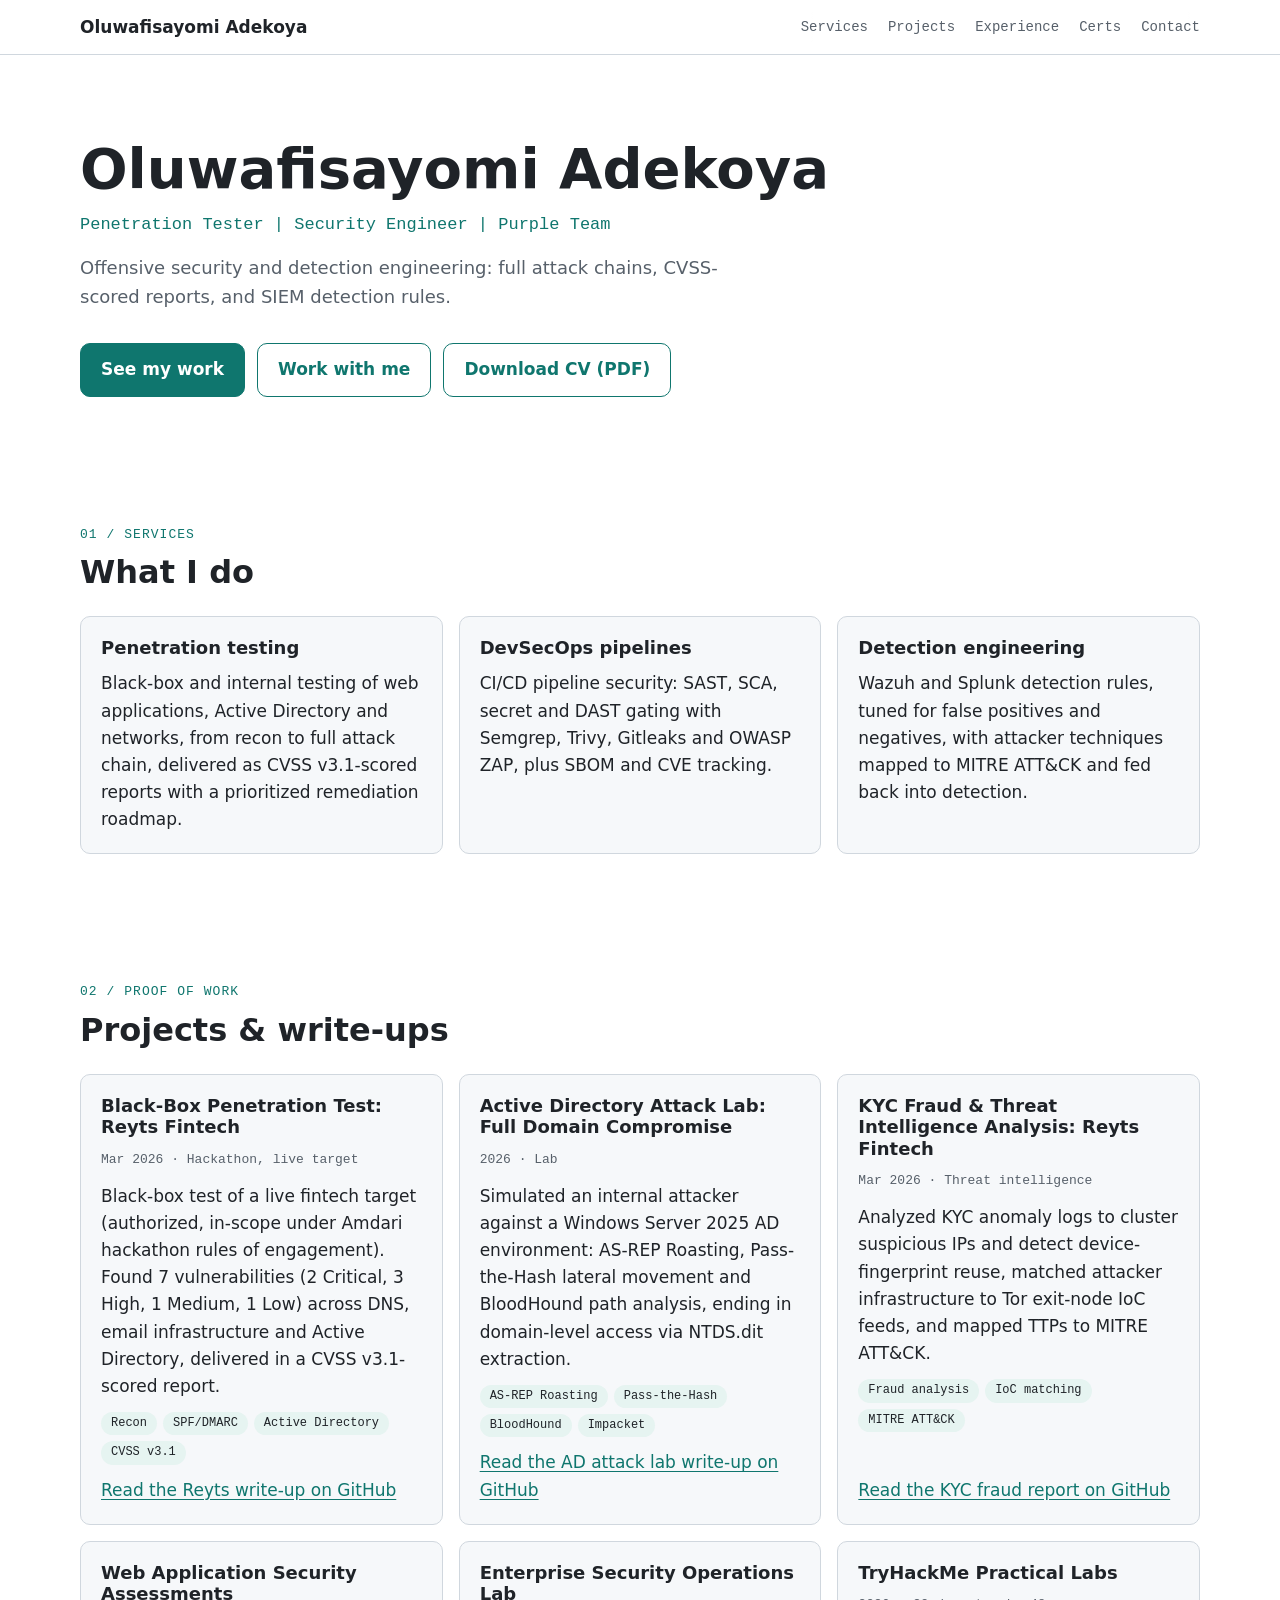
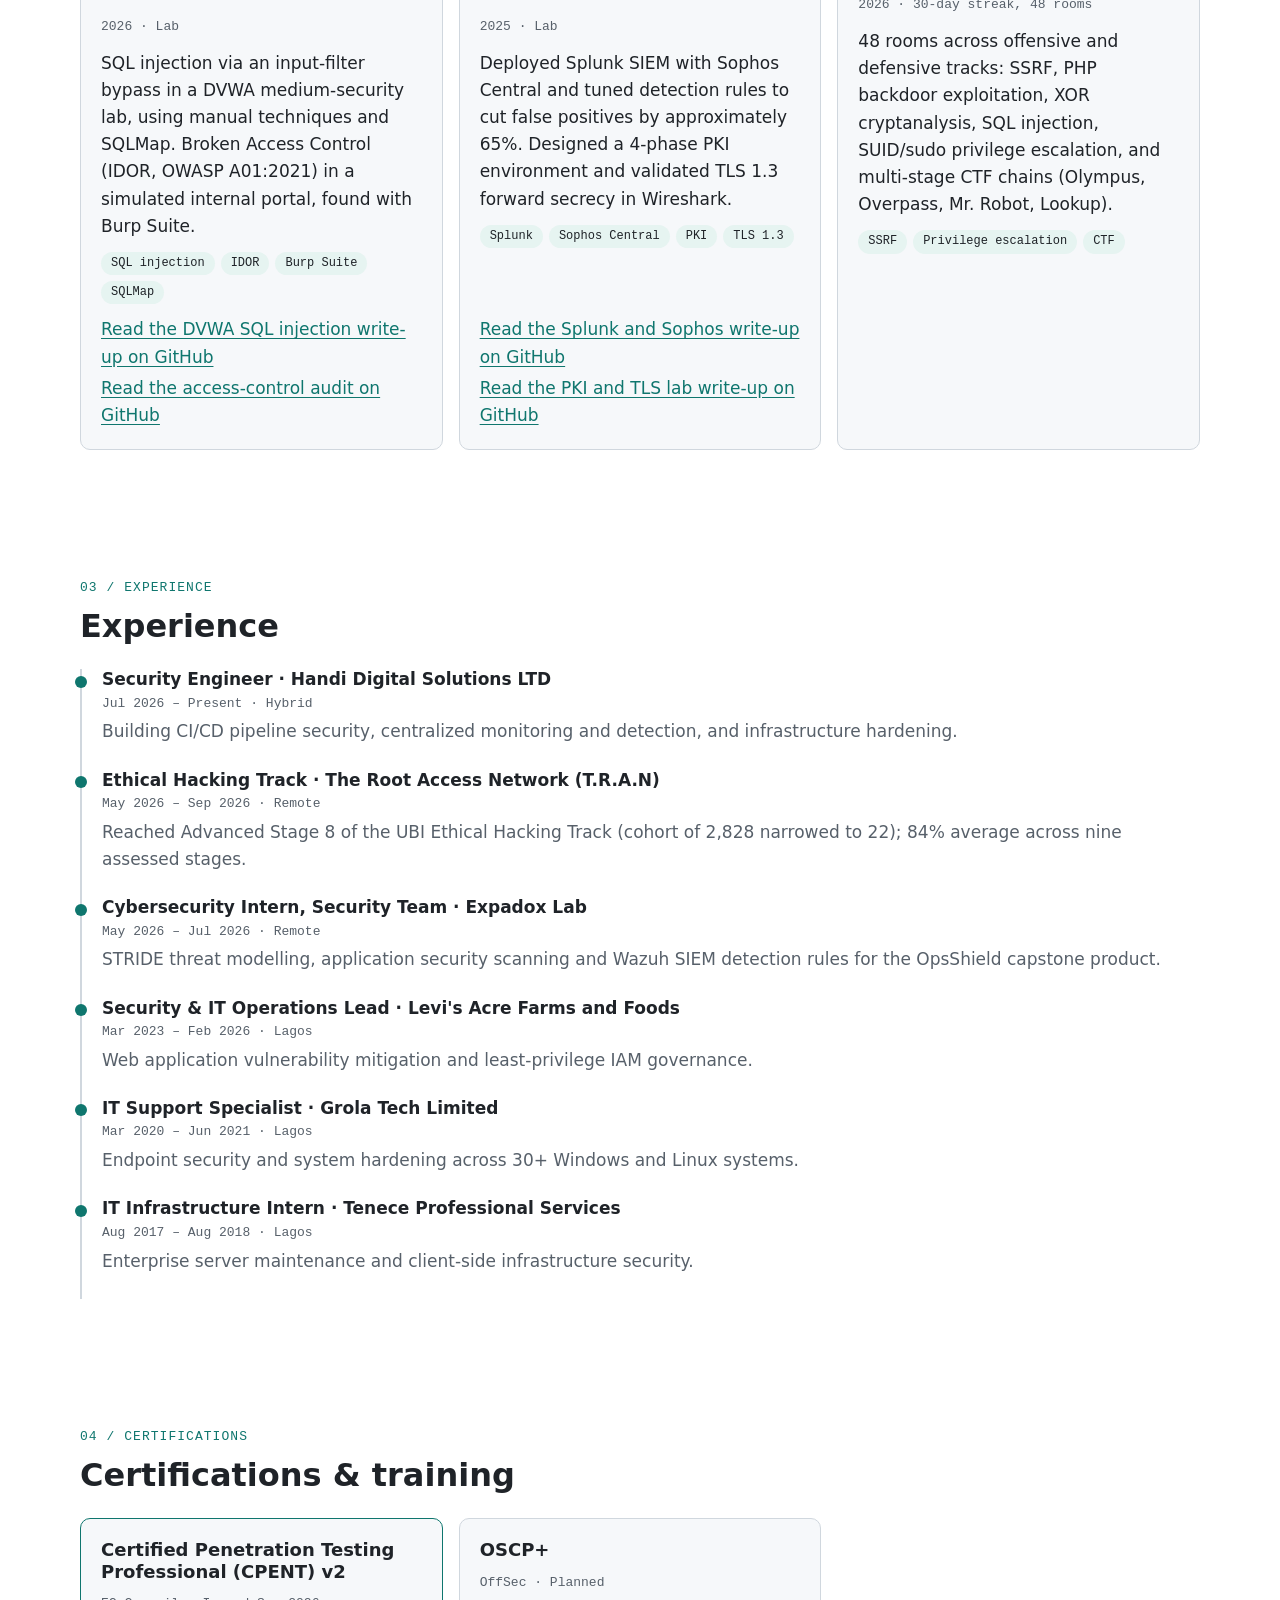
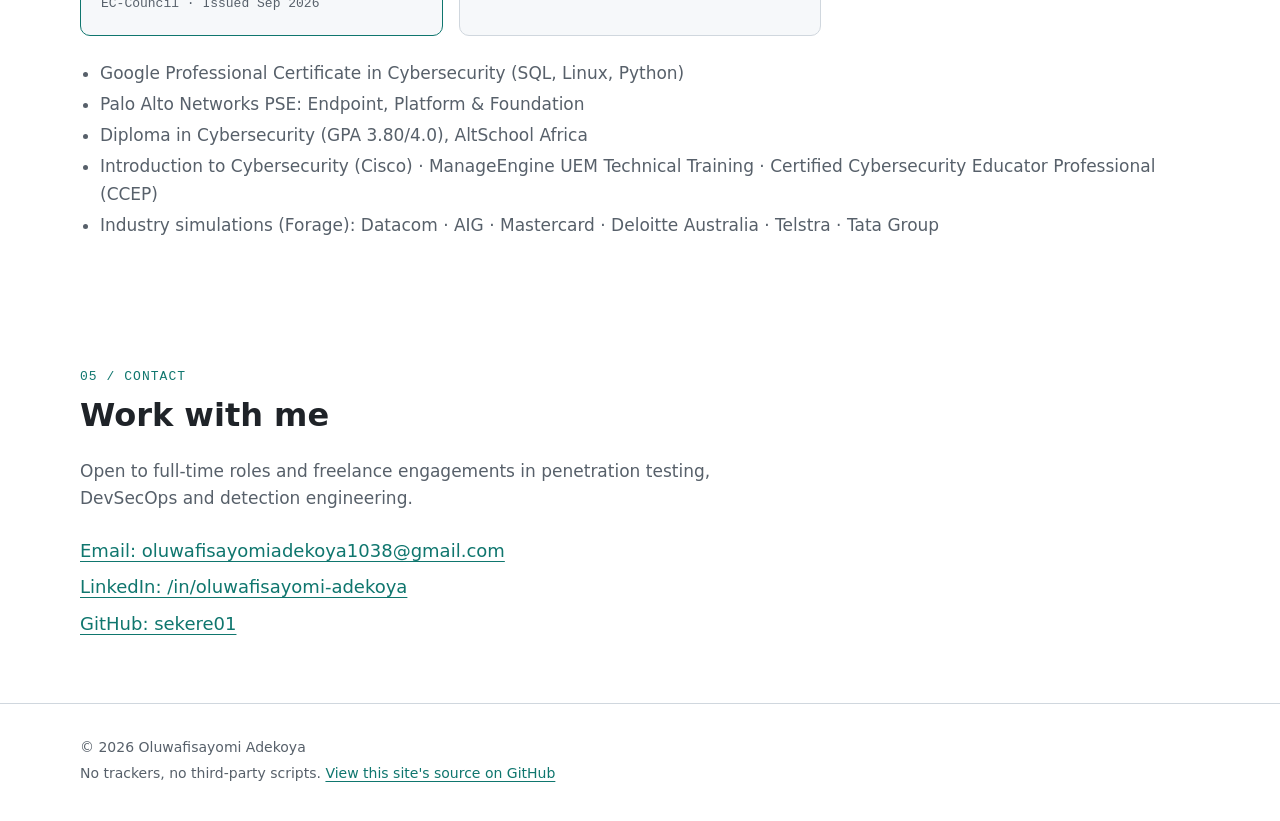
==== commit 4d23d8ae: "fix: tidy DVWA wording and use American spelling, site and CV PDF (#2) The DVWA bullet said "medium"" ====
--- a/site/index.html
+++ b/site/index.html
@@ -58,7 +58,7 @@
         <div class="grid">
           <article class="card">
             <h3>Penetration testing</h3>
-            <p>Black-box and internal testing of web applications, Active Directory and networks, from recon to full attack chain, delivered as CVSS v3.1-scored reports with a prioritised remediation roadmap.</p>
+            <p>Black-box and internal testing of web applications, Active Directory and networks, from recon to full attack chain, delivered as CVSS v3.1-scored reports with a prioritized remediation roadmap.</p>
           </article>
           <article class="card">
             <h3>DevSecOps pipelines</h3>
@@ -80,7 +80,7 @@
           <article class="card">
             <h3>Black-Box Penetration Test: Reyts Fintech</h3>
             <p class="meta">Mar 2026 · Hackathon, live target</p>
-            <p>Black-box test of a live fintech target (authorised, in-scope under Amdari hackathon rules of engagement). Found 7 vulnerabilities (2 Critical, 3 High, 1 Medium, 1 Low) across DNS, email infrastructure and Active Directory, delivered in a CVSS v3.1-scored report.</p>
+            <p>Black-box test of a live fintech target (authorized, in-scope under Amdari hackathon rules of engagement). Found 7 vulnerabilities (2 Critical, 3 High, 1 Medium, 1 Low) across DNS, email infrastructure and Active Directory, delivered in a CVSS v3.1-scored report.</p>
             <ul class="tags" aria-label="Techniques">
               <li>Recon</li><li>SPF/DMARC</li><li>Active Directory</li><li>CVSS v3.1</li>
             </ul>
@@ -102,7 +102,7 @@
           <article class="card">
             <h3>KYC Fraud &amp; Threat Intelligence Analysis: Reyts Fintech</h3>
             <p class="meta">Mar 2026 · Threat intelligence</p>
-            <p>Analysed KYC anomaly logs to cluster suspicious IPs and detect device-fingerprint reuse, matched attacker infrastructure to Tor exit-node IoC feeds, and mapped TTPs to MITRE ATT&amp;CK.</p>
+            <p>Analyzed KYC anomaly logs to cluster suspicious IPs and detect device-fingerprint reuse, matched attacker infrastructure to Tor exit-node IoC feeds, and mapped TTPs to MITRE ATT&amp;CK.</p>
             <ul class="tags" aria-label="Techniques">
               <li>Fraud analysis</li><li>IoC matching</li><li>MITRE ATT&amp;CK</li>
             </ul>
@@ -113,7 +113,7 @@
           <article class="card">
             <h3>Web Application Security Assessments</h3>
             <p class="meta">2026 · Lab</p>
-            <p>SQL injection via a medium-level input-filter bypass (lab) in DVWA, using manual techniques and SQLMap. Broken Access Control (IDOR, OWASP A01:2021) in a simulated internal portal, found with Burp Suite.</p>
+            <p>SQL injection via an input-filter bypass in a DVWA medium-security lab, using manual techniques and SQLMap. Broken Access Control (IDOR, OWASP A01:2021) in a simulated internal portal, found with Burp Suite.</p>
             <ul class="tags" aria-label="Techniques">
               <li>SQL injection</li><li>IDOR</li><li>Burp Suite</li><li>SQLMap</li>
             </ul>
@@ -150,11 +150,11 @@
       <div class="container">
         <p class="section-label">03 / Experience</p>
         <h2 id="experience-title">Experience</h2>
-        <ol class="timeline" role="list">
+        <ol class="timeline">
           <li>
             <h3>Security Engineer · Handi Digital Solutions LTD</h3>
             <p class="meta">Jul 2026 – Present · Hybrid</p>
-            <p>Building CI/CD pipeline security, centralised monitoring and detection, and infrastructure hardening.</p>
+            <p>Building CI/CD pipeline security, centralized monitoring and detection, and infrastructure hardening.</p>
           </li>
           <li>
             <h3>Ethical Hacking Track · The Root Access Network (T.R.A.N)</h3>
